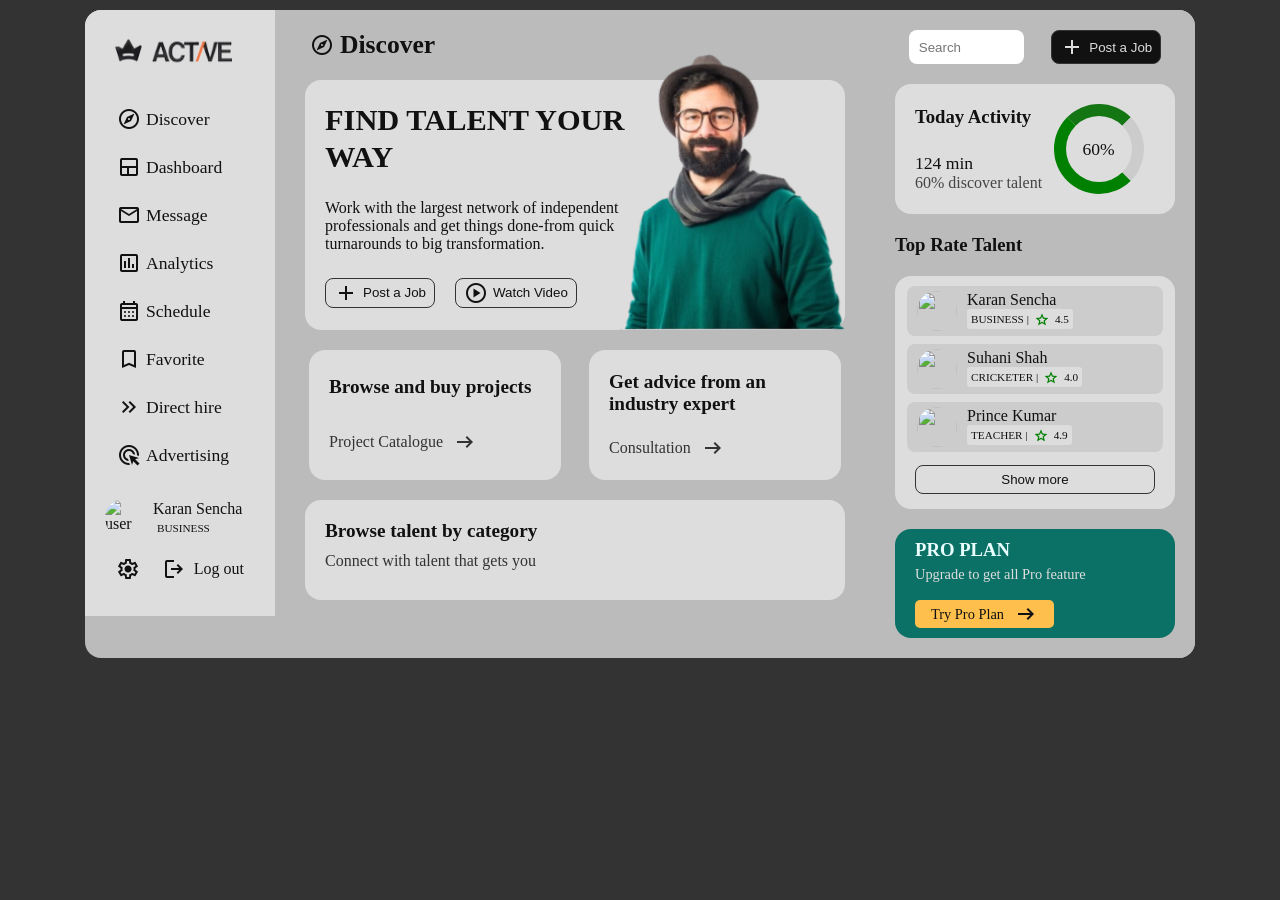
==== index.html @ 15f2e6b2 "User Dashboard Ready" ====
<!DOCTYPE html>
<html lang="en">
  <head>
    <meta charset="UTF-8" />
    <meta name="viewport" content="width=device-width, initial-scale=1.0" />
   <link rel="shortcut icon" href="favicon.png" type="image/x-icon">
    <title>User Dashboard</title>

    <link
      rel="stylesheet"
      href="https://fonts.googleapis.com/css2?family=Material+Symbols+Outlined:opsz,wght,FILL,GRAD@20..48,100..700,0..1,-50..200"
    />

    <link rel="stylesheet" href="style.css" />
  </head>
  <body>
    <div class="main">
      <!-- Menu  -->
      <div class="menu">
        <div class="logo"><img src="logo.png" alt="Company logo" /></div>

        <div class="menu-items">
          <div class="menu-item">
            <span class="material-symbols-outlined"> explore </span>Discover
          </div>
          <div class="menu-item">
            <span class="material-symbols-outlined"> team_dashboard </span>Dashboard
          </div>
          <div class="menu-item"><span class="material-symbols-outlined"> mail </span>Message</div>
          <div class="menu-item">
            <span class="material-symbols-outlined"> insert_chart </span>Analytics
          </div>
          <div class="menu-item">
            <span class="material-symbols-outlined"> calendar_month </span>Schedule
          </div>
          <div class="menu-item">
            <span class="material-symbols-outlined"> bookmark </span>Favorite
          </div>
          <div class="menu-item">
            <span class="material-symbols-outlined"> keyboard_double_arrow_right </span>Direct hire
          </div>
          <div class="menu-item">
            <span class="material-symbols-outlined"> ads_click </span>Advertising
          </div>
        </div>

        <div class="menu-login">
          <div class="user">
            <img
              src="https://banner2.cleanpng.com/20180329/zue/kisspng-computer-icons-user-profile-person-5abd85306ff7f7.0592226715223698404586.jpg"
              alt="user icon"
            />
            <div>
              <div class="user-name">Karan Sencha</div>
              <div class="user-profession">Business</div>
            </div>
          </div>

          <div class="setting">
            <div><span class="material-symbols-outlined"> settings </span></div>
            <div><span class="material-symbols-outlined"> logout </span> Log out</div>
          </div>
        </div>
      </div>

      <!-- Dashboard  -->
      <div class="dashboard">
        <h1 class="logo"><span class="material-symbols-outlined"> explore </span>Discover</h1>

        <!-- user profile  -->
        <div class="first">
          <div class="left">
            <h1>Find Talent your way</h1>
            <p>
              Work with the largest network of independent professionals and get things done-from
              quick turnarounds to big transformation.
            </p>

            <div class="btn-box">
              <button type="button">
                <span class="material-symbols-outlined"> add </span> Post a Job
              </button>
              <button type="button">
                <span class="material-symbols-outlined"> play_circle </span>Watch Video
              </button>
            </div>
          </div>
          <div class="img-box"><img id="main-img" src="userprofile.png" alt="User profile picture" /></div>
        </div>

        <div class="second">
          <div>
            <h3>Browse and buy projects</h3>
            <a href="#project"
              >Project Catalogue <span class="material-symbols-outlined"> arrow_right_alt </span></a
            >
          </div>
          <div>
            <h3>Get advice from an industry expert</h3>
            <a href="#consultation"
              >Consultation <span class="material-symbols-outlined"> arrow_right_alt </span></a
            >
          </div>
        </div>

        <div class="third">
          <img
            src="https://www.treehugger.com/thmb/Td6BxnyicFhf_Hst3i0dhTZmMss=/1500x0/filters:no_upscale():max_bytes(150000):strip_icc()/closeupbrightbluewater-61f0f88d81004729a7385484bcd38998.jpg"
            alt=""
          />
          <h3>Browse talent by category</h3>
          <p>Connect with talent that gets you</p>
        </div>
      </div>

      <!-- Sidebar -->
      <div class="sidebar">
        <div class="first">
          <input type="search" size="12" placeholder="Search" />
          <button type="button" class="btn-job">
            <span class="material-symbols-outlined"> add </span>Post a Job
          </button>
        </div>

        <div class="second">
          <div class="left">
            <h3>Today Activity</h3>
            <div>
              <p class="activity-score">124 min</p>
              <p>60% discover talent</p>
            </div>
          </div>

          <div class="right">
            <div class="progress">60%</div>
          </div>
        </div>

        <h3>Top Rate Talent</h3>

        <div class="third">
          <!-- Users Box -->
          <div class="users">
            <!-- user 1  -->
            <div class="user">
              <img
                src="https://banner2.cleanpng.com/20180329/zue/kisspng-computer-icons-user-profile-person-5abd85306ff7f7.0592226715223698404586.jpg"
              />
              <div>
                <div class="user-name">Karan Sencha</div>
                <div class="user-profession">
                  Business | <span class="material-symbols-outlined"> star </span> 4.5
                </div>
              </div>
            </div>
            <!-- user 2 -->
            <div class="user">
              <img
                src="https://banner2.cleanpng.com/20180331/czw/kisspng-computer-icons-user-profile-female-avatar-user-5abff416099122.7881303215225293020392.jpg"
              />
              <div>
                <div class="user-name">Suhani Shah</div>
                <div class="user-profession">
                  Cricketer | <span class="material-symbols-outlined"> star </span> 4.0
                </div>
              </div>
            </div>
            <!-- user 3  -->
            <div class="user">
              <img
                src="https://banner2.cleanpng.com/20180329/zue/kisspng-computer-icons-user-profile-person-5abd85306ff7f7.0592226715223698404586.jpg"
              />
              <div>
                <div class="user-name">Prince Kumar</div>
                <div class="user-profession">
                  Teacher | <span class="material-symbols-outlined"> star </span> 4.9
                </div>
              </div>
            </div>
          </div>

          <div>
            <button type="button" class="user-btn">Show more</button>
          </div>
        </div>

        <div class="fourth">
          <h3>Pro plan</h3>
          <p>Upgrade to get all Pro feature</p>

          <a href="#plans"
            >Try Pro Plan <span class="material-symbols-outlined"> arrow_right_alt </span></a
          >
        </div>
      </div>
    </div>

		<!-- Java Script File  -->
		<script src="dashboard.js"></script>
  </body>
</html>
---- style.css ----
* {
  margin: 0;
  padding: 0;
  box-sizing: border-box;
}

body {
  background-color: #333;
  width: 100%;
  height: 100%;
}

.main {
  display: flex;
  align-items: start;
  justify-content: space-around;
  background-color: #bbb;
  width: fit-content;
  border-radius: 16px;
  margin: 10px auto;
  overflow: auto;
}
.main .menu {
  background-color: #ddd;
  color: #111;
  width: 190px;
  min-height: 600px;
  padding: 20px 20px;
  display: flex;
  flex-direction: column;
  justify-content: space-around;
}
.main .menu .logo {
  margin-top: -15px;
  width: 100%;
  height: 65px;
}
.main .menu .logo img {
  width: 130%;
  height: 100%;
}
.main .menu .menu-items {
  font-size: 1.1rem;
  display: flex;
  flex-wrap: wrap;
  flex-direction: column;
  gap: 10px;
  padding: 20px 0;
}
.main .menu .menu-items .menu-item {
  gap: 5px;
  display: flex;
  align-items: center;
  padding: 7px 12px;
  border-radius: 8px;
  cursor: pointer;
}
.main .menu .menu-items .menu-item:hover {
  background-color: #111;
  color: #ddd;
}
.main .menu .menu-login .user {
  display: flex;
  flex-wrap: wrap;
  align-items: center;
  gap: 10px;
  padding: 5px 0px;
  cursor: pointer;
}
.main .menu .menu-login .user img {
  width: 38px;
  height: 38px;
  border-radius: 50%;
}
.main .menu .menu-login .user-profession {
  display: inline;
  font-size: 0.7rem;
  text-transform: uppercase;
  padding: 2px 4px;
  border-radius: 3px;
  background-color: #ddd;
}
.main .menu .setting {
  display: flex;
  justify-content: space-around;
  padding: 15px 0;
  cursor: pointer;
}
.main .menu .setting div {
  display: flex;
  align-items: center;
  gap: 8px;
}
.main .dashboard {
  color: #111;
  width: 55%;
  width: 600px;
  padding: 20px;
}
.main .dashboard .logo {
  font-size: 1.6rem;
  display: flex;
  align-items: center;
  gap: 6px;
  margin-left: 15px;
}
.main .dashboard .first {
  display: flex;
  background-color: #ddd;
  border-radius: 16px;
  margin: 20px 10px;
  height: 250px;
}
.main .dashboard .first .img-box {
  width: 30%;
  position: relative;
}
.main .dashboard .first img {
  width: 145%;
  position: absolute;
  left: -45px;
  bottom: 0;
  user-select: none;
}
.main .dashboard .first .left {
  display: flex;
  justify-content: space-around;
  flex-direction: column;
  padding: 10px 20px;
  max-width: 65%;
}
.main .dashboard .first .left h1 {
  text-transform: uppercase;
  font-size: 1.9rem;
  line-height: 1.2;
}
.main .dashboard .second {
  display: flex;
  justify-content: space-around;
  margin: 20px 0;
  height: 130px;
}
.main .dashboard .second div {
  display: flex;
  justify-content: space-around;
  flex-direction: column;
  width: 45%;
  border-radius: 16px;
  background-color: #ddd;
  padding: 10px 20px;
}
.main .dashboard .second h3 {
  font-size: 1.2rem;
}
.main .dashboard .second a {
  display: flex;
  gap: 10px;
  align-items: center;
  text-decoration: none;
  color: #333;
}
.main .dashboard .third {
  background-color: #ddd;
  padding: 20px;
  color: #111;
  border-radius: 16px;
  margin: 20px 10px;
  height: 100px;
}
.main .dashboard .third h3 {
  font-size: 1.2rem;
  margin-bottom: 10px;
}
.main .dashboard .third p {
  color: #333;
}
.main .dashboard .third img {
  float: right;
  width: 110px;
  border-radius: 30px;
  margin-right: 50px;
  height: auto;
}
.main .sidebar {
  background-color: #bbb;
  color: #111;
  width: 320px;
  padding: 20px 20px 0px;
}
.main .sidebar .first {
  display: flex;
  justify-content: space-around;
}
.main .sidebar .first input {
  border: none;
  border-radius: 8px;
  padding-left: 10px;
}
.main .sidebar .first input:focus {
  outline: 2px solid #555;
}
.main .sidebar .first .btn-job, .main .sidebar .first .btn-box button:hover, .btn-box .main .sidebar .first button:hover {
  display: flex;
  align-items: center;
  gap: 5px;
  background-color: #111;
  color: #ddd;
  border: 1px solid #333;
  border-radius: 8px;
  padding: 4px 8px;
  cursor: pointer;
}
.main .sidebar .second {
  height: 130px;
  display: flex;
  border-radius: 16px;
  margin: 20px 0;
  background-color: #ddd;
  padding: 10px 20px;
}
.main .sidebar .second .left {
  display: flex;
  justify-content: space-around;
  flex-direction: column;
}
.main .sidebar .second .right {
  display: flex;
  justify-content: center;
  align-items: center;
  margin: auto;
  width: 40%;
}
.main .sidebar .second .right .progress {
  border: 12px solid #ccc;
  border-top: 12px solid rgb(19, 118, 19);
  border-left: 12px solid green;
  border-bottom: 12px solid green;
  border-radius: 50%;
  width: 90px;
  height: 90px;
  display: flex;
  justify-content: center;
  align-items: center;
  font-weight: 500;
  font-size: 1.1rem;
}
.main .sidebar .second p {
  color: #444;
}
.main .sidebar .second .activity-score {
  font-size: 1.1rem;
  font-weight: 500;
  color: #111;
}
.main .sidebar .third {
  background-color: #ddd;
  border-radius: 16px;
  margin: 20px 0;
  padding: 10px 12px;
}
.main .sidebar .third .users .user {
  display: flex;
  gap: 10px;
  margin-bottom: 8px;
  padding: 5px 10px;
  background-color: #ccc;
  border-radius: 8px;
  cursor: pointer;
}
.main .sidebar .third .users img {
  width: 40px;
  height: 40px;
  border-radius: 50%;
}
.main .sidebar .third .users .user-name {
  font-weight: 500;
}
.main .sidebar .third .users .user-profession {
  display: flex;
  align-items: center;
  padding: 2px 4px;
  border-radius: 3px;
  text-transform: uppercase;
  font-size: 0.7rem;
  background-color: #ddd;
}
.main .sidebar .third .users .user-profession span {
  font-size: 1rem;
  padding: 0 5px;
  color: green;
}
.main .sidebar .third .user-btn {
  background-color: #ddd;
  color: #111;
  border: 1px solid #333;
  border-radius: 8px;
  text-align: center;
  width: 94%;
  margin: 5px 3%;
  padding: 6px;
}
.main .sidebar .third .user-btn:hover {
  background-color: #111;
  color: #ddd;
}
.main .sidebar .fourth {
  background-color: #0b7166;
  color: #ecffff;
  border-radius: 16px;
  margin: 20px 0;
  padding: 10px 20px;
}
.main .sidebar .fourth h3 {
  text-transform: uppercase;
}
.main .sidebar .fourth p {
  color: #ddd;
  font-size: 0.9rem;
  padding: 5px 0;
  margin-bottom: 12px;
}
.main .sidebar .fourth a {
  display: flex;
  align-items: center;
  gap: 10px;
  text-decoration: none;
  width: fit-content;
  background-color: #febf4c;
  color: #111;
  padding: 2px 16px;
  border-radius: 5px;
  font-size: 0.9rem;
  font-weight: 500;
}

.btn-job, .btn-box button:hover {
  background-color: #111;
  color: #ddd;
}

.btn-box {
  display: flex;
  gap: 20px;
}
.btn-box button {
  display: flex;
  align-items: center;
  background-color: #ddd;
  gap: 5px;
  color: #111;
  border: 1px solid #333;
  padding: 2px 8px;
  border-radius: 8px;
  cursor: pointer;
}

/*# sourceMappingURL=style.css.map */
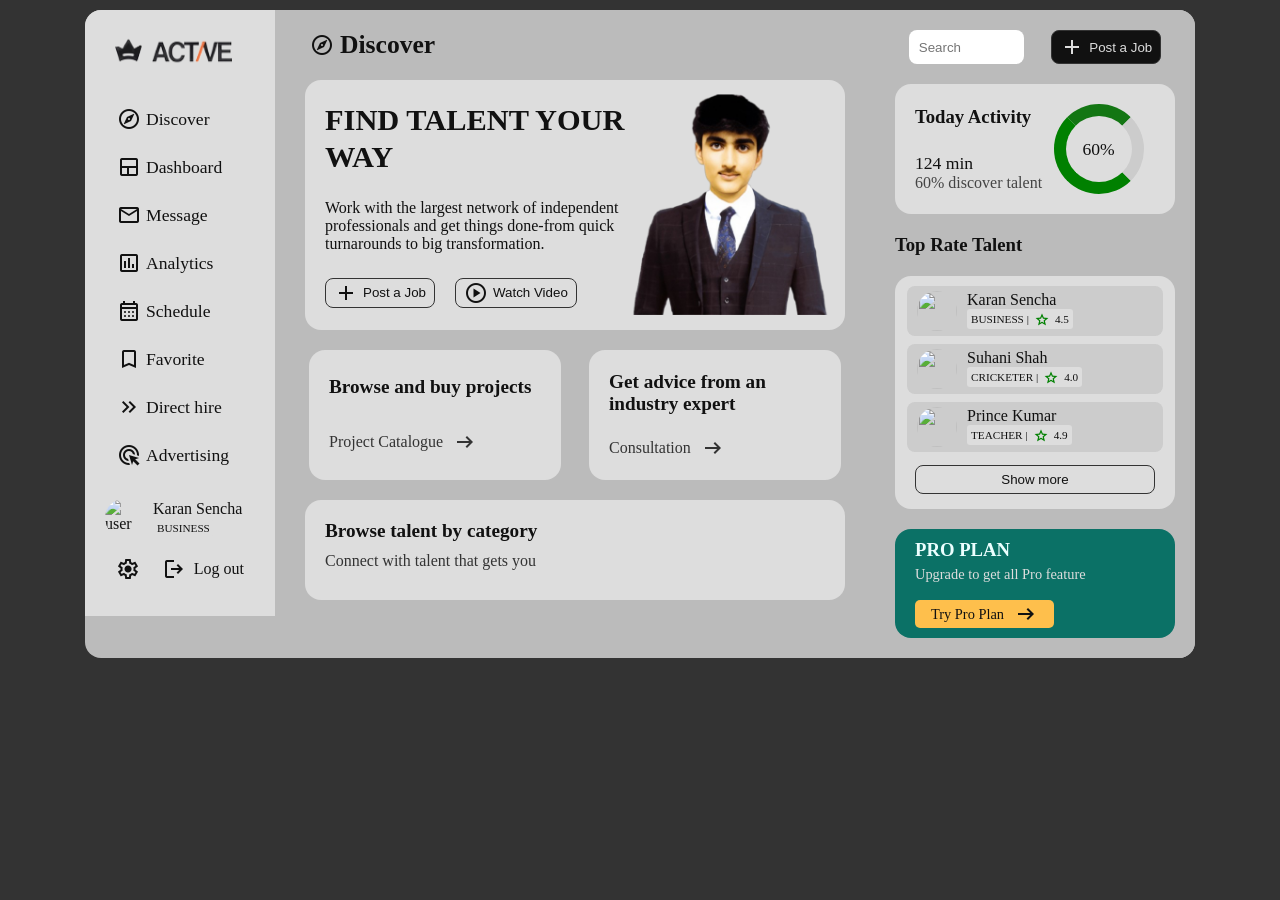
==== commit cd8f6945: "Image styling change" ====
--- a/index.html
+++ b/index.html
@@ -85,7 +85,7 @@
               </button>
             </div>
           </div>
-          <div class="img-box"><img id="main-img" src="userprofile.png" alt="User profile picture" /></div>
+          <div class="img-box"><img id="main-img" src="user.png" alt="User profile picture" /></div>
         </div>
 
         <div class="second">
--- a/style.css
+++ b/style.css
@@ -119,7 +119,7 @@
   width: 145%;
   position: absolute;
   left: -45px;
-  bottom: 0;
+  bottom: 15px;
   user-select: none;
 }
 .main .dashboard .first .left {
